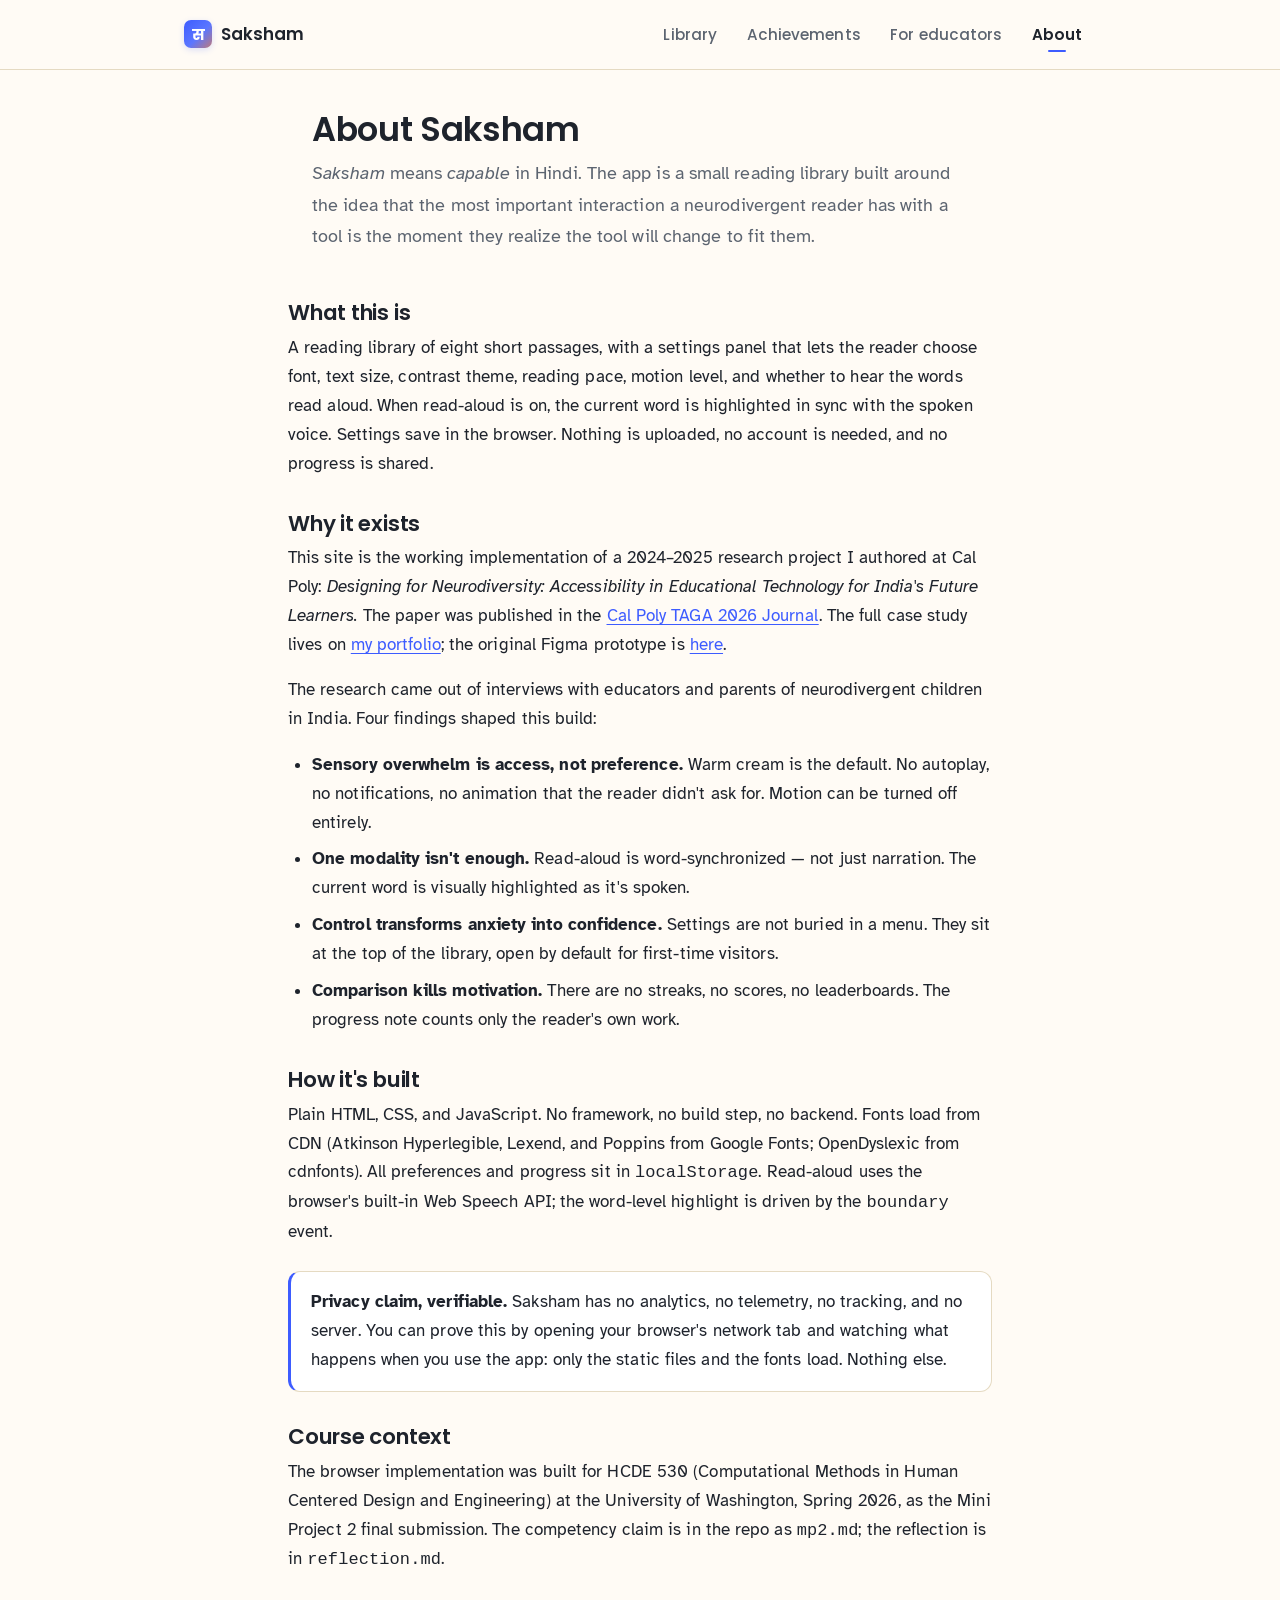
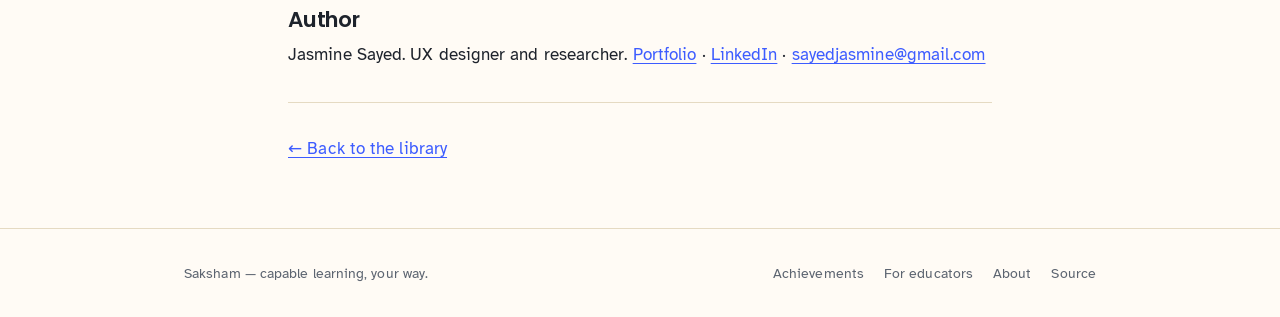
==== about.html @ 385b391f "Add files via upload" ====
<!DOCTYPE html>
<html lang="en">
<head>
<meta charset="UTF-8" />
<meta name="viewport" content="width=device-width, initial-scale=1.0" />
<title>About — Saksham</title>
<meta name="description" content="Saksham means capable in Hindi. A brief account of what this is, why it exists, and how it's built." />

<link rel="preconnect" href="https://fonts.googleapis.com">
<link rel="preconnect" href="https://fonts.gstatic.com" crossorigin>
<link href="https://fonts.googleapis.com/css2?family=Poppins:wght@500;600;700&family=Atkinson+Hyperlegible:wght@400;700&display=swap" rel="stylesheet">
<link rel="stylesheet" href="styles.css">
</head>

<body data-contrast="cream" data-font="atkinson" data-size="m" data-motion="full">

<a href="#main" class="skip">Skip to main content</a>

<header class="site-nav" role="banner">
  <div class="nav-inner">
    <a href="index.html" class="brand" aria-label="Saksham home">
      <span class="brand-mark" aria-hidden="true">स</span>
      <span>Saksham</span>
    </a>
    <button class="nav-toggle" aria-expanded="false" aria-controls="primaryNav" id="navToggle">☰ Menu</button>
    <nav class="nav-links" id="primaryNav" aria-label="Primary">
      <a href="index.html">Library</a>
      <a href="achievements.html">Achievements</a>
      <a href="educators.html">For educators</a>
      <a href="about.html" class="current">About</a>
    </nav>
  </div>
</header>

<main id="main" tabindex="-1">

  <div class="page-intro">
    <div class="container">
      <h1>About Saksham</h1>
      <p class="lede"><em>Saksham</em> means <em>capable</em> in Hindi. The app is a small reading library built around the idea that the most important interaction a neurodivergent reader has with a tool is the moment they realize the tool will change to fit them.</p>
    </div>
  </div>

  <div class="container">
    <div class="prose">

      <h2>What this is</h2>
      <p>A reading library of eight short passages, with a settings panel that lets the reader choose font, text size, contrast theme, reading pace, motion level, and whether to hear the words read aloud. When read-aloud is on, the current word is highlighted in sync with the spoken voice. Settings save in the browser. Nothing is uploaded, no account is needed, and no progress is shared.</p>

      <h2>Why it exists</h2>
      <p>This site is the working implementation of a 2024–2025 research project I authored at Cal Poly: <em>Designing for Neurodiversity: Accessibility in Educational Technology for India's Future Learners.</em> The paper was published in the <a href="https://issuu.com/calpolytaga/docs/cal_poly_taga_2026/132" target="_blank" rel="noopener">Cal Poly TAGA 2026 Journal</a>. The full case study lives on <a href="https://jasminesayedportfolio.com/saksham.html" target="_blank" rel="noopener">my portfolio</a>; the original Figma prototype is <a href="https://www.figma.com/proto/vOScugmTaA0yo2M25I105V/Saksham-App-Design-File?content-scaling=fixed&kind=proto&node-id=2-12798&page-id=0%3A1&scaling=scale-down" target="_blank" rel="noopener">here</a>.</p>

      <p>The research came out of interviews with educators and parents of neurodivergent children in India. Four findings shaped this build:</p>
      <ul>
        <li><strong>Sensory overwhelm is access, not preference.</strong> Warm cream is the default. No autoplay, no notifications, no animation that the reader didn't ask for. Motion can be turned off entirely.</li>
        <li><strong>One modality isn't enough.</strong> Read-aloud is word-synchronized — not just narration. The current word is visually highlighted as it's spoken.</li>
        <li><strong>Control transforms anxiety into confidence.</strong> Settings are not buried in a menu. They sit at the top of the library, open by default for first-time visitors.</li>
        <li><strong>Comparison kills motivation.</strong> There are no streaks, no scores, no leaderboards. The progress note counts only the reader's own work.</li>
      </ul>

      <h2>How it's built</h2>
      <p>Plain HTML, CSS, and JavaScript. No framework, no build step, no backend. Fonts load from CDN (Atkinson Hyperlegible, Lexend, and Poppins from Google Fonts; OpenDyslexic from cdnfonts). All preferences and progress sit in <code>localStorage</code>. Read-aloud uses the browser's built-in Web Speech API; the word-level highlight is driven by the <code>boundary</code> event.</p>

      <div class="panel">
        <p><strong>Privacy claim, verifiable.</strong> Saksham has no analytics, no telemetry, no tracking, and no server. You can prove this by opening your browser's network tab and watching what happens when you use the app: only the static files and the fonts load. Nothing else.</p>
      </div>

      <h2>Course context</h2>
      <p>The browser implementation was built for HCDE 530 (Computational Methods in Human Centered Design and Engineering) at the University of Washington, Spring 2026, as the Mini Project 2 final submission. The competency claim is in the repo as <code>mp2.md</code>; the reflection is in <code>reflection.md</code>.</p>

      <h2>Author</h2>
      <p>Jasmine Sayed. UX designer and researcher. <a href="https://jasminesayedportfolio.com" target="_blank" rel="noopener">Portfolio</a> · <a href="https://www.linkedin.com/in/sayedjasmine" target="_blank" rel="noopener">LinkedIn</a> · <a href="mailto:sayedjasmine@gmail.com">sayedjasmine@gmail.com</a></p>

      <hr class="divider">
      <p><a href="index.html">← Back to the library</a></p>

    </div>
  </div>

</main>

<footer class="site-footer">
  <div class="container">
    <div>Saksham — capable learning, your way.</div>
    <div class="footer-links">
      <a href="achievements.html">Achievements</a>
      <a href="educators.html">For educators</a>
      <a href="about.html">About</a>
      <a href="https://github.com/jsayed23/miniproject2" target="_blank" rel="noopener">Source</a>
    </div>
  </div>
</footer>

<script>
  // Apply saved preferences across the whole site
  try {
    const raw = localStorage.getItem('saksham:v2');
    if (raw) {
      const s = JSON.parse(raw);
      if (s.font) document.body.dataset.font = s.font;
      if (s.size) document.body.dataset.size = s.size;
      if (s.contrast) document.body.dataset.contrast = s.contrast;
      if (s.motion) document.body.dataset.motion = s.motion;
    }
  } catch (e) {}

  const navToggle = document.getElementById('navToggle');
  const navLinks = document.getElementById('primaryNav');
  if (navToggle && navLinks) {
    navToggle.addEventListener('click', () => {
      const open = navLinks.classList.toggle('open');
      navToggle.setAttribute('aria-expanded', open ? 'true' : 'false');
    });
  }
</script>
</body>
</html>
---- styles.css ----
/* ==========================================================================
   SAKSHAM — Site styles
   A reading tool for neurodivergent learners. The whole site respects the
   reader's font, contrast, motion, and size preferences — not just the
   reading app. The look is intentionally quiet: no gradients, no animated
   decorations, no marketing chrome. Reading is the product.
   ========================================================================== */

:root {
  /* Saksham palette — used sparingly */
  --c-accent: #3D5CFF;
  --c-accent-soft: #E5EAFF;
  --c-warm: #FF7C24;
  --c-warm-soft: #FFE7DA;
  --c-sun: #FFD301;

  /* Cream theme (default) */
  --bg: #FFFBF5;
  --bg-soft: #F6EFDE;
  --bg-card: #FFFFFF;
  --ink: #1E232C;
  --ink-soft: #5C6470;
  --ink-faint: #98A0AE;
  --line: #E5DAC2;
  --line-strong: #D5C7AB;
  --focus: var(--c-accent);
  --accent: var(--c-accent);
  --accent-soft: var(--c-accent-soft);

  --radius: 12px;
  --radius-lg: 18px;

  --font-brand: 'Poppins', system-ui, sans-serif;
  --font-body: 'Atkinson Hyperlegible', system-ui, sans-serif;

  --size-body: 1.0625rem;
  --line-height: 1.7;
  --letter-spacing: 0.005em;

  --motion-scale: 1;
  --container: 60rem;
  --container-narrow: 44rem;
}

/* User-controlled themes (apply to whole site) */
body[data-contrast="cream"] {
  --bg: #FFFBF5; --bg-soft: #F6EFDE; --bg-card: #FFFFFF;
  --ink: #1E232C; --ink-soft: #5C6470;
  --line: #E5DAC2; --line-strong: #D5C7AB;
  --accent: #3D5CFF; --accent-soft: #E5EAFF;
}
body[data-contrast="soft"] {
  --bg: #F1F4FB; --bg-soft: #E4EAF4; --bg-card: #FFFFFF;
  --ink: #1E232C; --ink-soft: #4B5563;
  --line: #D2DCEA; --line-strong: #B5C2D6;
  --accent: #3D5CFF; --accent-soft: #DDE3F7;
}
body[data-contrast="dark"] {
  --bg: #14181F; --bg-soft: #1B212B; --bg-card: #1F2530;
  --ink: #ECEFF4; --ink-soft: #B9C0CC;
  --line: #2A3140; --line-strong: #394154;
  --accent: #8699FF; --accent-soft: #25304A;
}
body[data-contrast="high"] {
  --bg: #000000; --bg-soft: #0A0A0A; --bg-card: #000000;
  --ink: #FFFFFF; --ink-soft: #FFD301;
  --line: #FFFFFF; --line-strong: #FFD301;
  --accent: #FFD301; --accent-soft: #2D2A00;
}

/* User-controlled fonts */
body[data-font="atkinson"] { --font-body: 'Atkinson Hyperlegible', system-ui, sans-serif; }
body[data-font="lexend"]   { --font-body: 'Lexend', system-ui, sans-serif; }
body[data-font="opendys"]  { --font-body: 'OpenDyslexic', 'Atkinson Hyperlegible', sans-serif; }
body[data-font="system"]   { --font-body: ui-sans-serif, system-ui, sans-serif; }

/* User-controlled sizes */
body[data-size="m"]  { --size-body: 1.0625rem; }
body[data-size="l"]  { --size-body: 1.1875rem; }
body[data-size="xl"] { --size-body: 1.375rem; }

/* User-controlled motion */
body[data-motion="full"]    { --motion-scale: 1; }
body[data-motion="reduced"] { --motion-scale: 0.4; }
body[data-motion="none"]    { --motion-scale: 0; }
@media (prefers-reduced-motion: reduce) {
  :root { --motion-scale: 0; }
}

/* ---------- RESET ---------- */
*, *::before, *::after { box-sizing: border-box; }
html, body { margin: 0; padding: 0; }
img { max-width: 100%; display: block; }
button { font: inherit; }

body {
  background: var(--bg);
  color: var(--ink);
  font-family: var(--font-body);
  font-size: var(--size-body);
  line-height: var(--line-height);
  letter-spacing: var(--letter-spacing);
  -webkit-font-smoothing: antialiased;
  min-height: 100vh;
  transition: background-color calc(0.2s * var(--motion-scale)) ease,
              color calc(0.2s * var(--motion-scale)) ease;
}

/* Typography */
h1, h2, h3, h4 {
  font-family: var(--font-brand);
  color: var(--ink);
  line-height: 1.2;
  letter-spacing: -0.01em;
  margin: 0 0 0.5rem;
}
h1 { font-size: 1.85rem; font-weight: 600; }
h2 { font-size: 1.35rem; font-weight: 600; }
h3 { font-size: 1.1rem; font-weight: 600; }
h4 {
  font-size: 0.78rem; font-weight: 600;
  letter-spacing: 0.08em; text-transform: uppercase;
  color: var(--ink-soft);
}

p { margin: 0 0 1rem; }
p:last-child { margin-bottom: 0; }
p.lede {
  color: var(--ink-soft);
  font-size: 1.05rem;
  max-width: 36rem;
}

a {
  color: var(--accent);
  text-decoration-thickness: 1px;
  text-underline-offset: 3px;
}
a:hover { text-decoration-thickness: 2px; }

/* ---------- ACCESSIBILITY UTILITIES ---------- */
.sr-only {
  position: absolute; width: 1px; height: 1px; padding: 0; margin: -1px;
  overflow: hidden; clip: rect(0,0,0,0); white-space: nowrap; border: 0;
}
.skip {
  position: absolute; left: -9999px; top: 0;
  background: var(--accent); color: var(--bg);
  padding: 0.6rem 1rem; border-radius: 0 0 var(--radius) 0;
  text-decoration: none; font-weight: 600;
  z-index: 1000;
}
.skip:focus { left: 0; }
:focus-visible {
  outline: 2px solid var(--focus);
  outline-offset: 3px;
  border-radius: 4px;
}

/* ---------- LAYOUT ---------- */
.container {
  width: 100%;
  max-width: var(--container);
  margin: 0 auto;
  padding: 0 1.5rem;
}
.container.narrow { max-width: var(--container-narrow); }

section.section { padding: 3rem 0; }
section.section.tight { padding: 1.5rem 0; }

/* ---------- TOP NAV ---------- */
.site-nav {
  border-bottom: 1px solid var(--line);
  background: var(--bg);
  position: sticky; top: 0; z-index: 50;
}
.site-nav .nav-inner {
  display: flex; align-items: center; justify-content: space-between;
  gap: 1rem; padding: 0.9rem 1.5rem;
  max-width: var(--container); margin: 0 auto;
}
.brand {
  display: inline-flex; align-items: center; gap: 0.55rem;
  font-family: var(--font-brand); font-weight: 600;
  color: var(--ink); text-decoration: none;
  font-size: 1.05rem;
}
.brand-mark {
  width: 28px; height: 28px; border-radius: 7px;
  background: linear-gradient(135deg, var(--c-accent) 0%, #5B76FF 55%, var(--c-warm) 130%);
  color: #fff;
  display: inline-flex; align-items: center; justify-content: center;
  font-family: var(--font-brand); font-weight: 700; font-size: 0.95rem;
  letter-spacing: -0.02em;
  box-shadow: 0 2px 6px rgba(61,92,255,0.18);
}
body[data-contrast="high"] .brand-mark {
  background: var(--c-sun); color: #000; box-shadow: none;
}
body[data-contrast="high"] .brand-mark { color: #000; }

.nav-links { display: flex; align-items: center; gap: 0.15rem; flex-wrap: wrap; }
.nav-links a {
  color: var(--ink-soft); text-decoration: none;
  padding: 0.45rem 0.85rem; border-radius: 999px;
  font-family: var(--font-brand); font-weight: 500; font-size: 0.95rem;
  transition: background-color calc(0.15s * var(--motion-scale)) ease,
              color calc(0.15s * var(--motion-scale)) ease;
}
.nav-links a:hover { background: var(--bg-soft); color: var(--ink); }
.nav-links a.current { color: var(--ink); font-weight: 600; }
.nav-links a.current::after {
  content: ""; display: block; height: 2px; margin: 0.15rem auto -0.3rem;
  width: 18px; background: var(--accent); border-radius: 2px;
}

.nav-toggle {
  display: none;
  background: var(--bg-card); border: 1px solid var(--line);
  border-radius: 8px; padding: 0.45rem 0.7rem;
  color: var(--ink); cursor: pointer; font-family: var(--font-brand);
}
@media (max-width: 720px) {
  .nav-toggle { display: inline-flex; align-items: center; gap: 0.35rem; }
  .nav-links {
    width: 100%;
    flex-direction: column; align-items: stretch;
    gap: 0.15rem;
    padding-top: 0.5rem;
    display: none;
  }
  .nav-links.open { display: flex; }
  .nav-links a.current::after { display: none; }
  .nav-links a.current { background: var(--bg-soft); }
  .site-nav .nav-inner { flex-wrap: wrap; }
}

/* ---------- BUTTONS ---------- */
.btn {
  display: inline-flex; align-items: center; gap: 0.45rem;
  background: var(--accent);
  background-image: linear-gradient(135deg, var(--c-accent) 0%, #5B76FF 100%);
  color: #fff;
  border: 1px solid var(--c-accent);
  padding: 0.6rem 1.1rem; border-radius: 999px;
  font-family: var(--font-brand); font-weight: 500; font-size: 0.95rem;
  text-decoration: none; cursor: pointer;
  box-shadow: 0 1px 0 rgba(255,255,255,0.15) inset, 0 2px 6px rgba(61,92,255,0.18);
  transition: transform calc(0.15s * var(--motion-scale)) ease,
              box-shadow calc(0.15s * var(--motion-scale)) ease,
              background-image calc(0.15s * var(--motion-scale)) ease;
}
body[data-contrast="high"] .btn {
  color: #000;
  background-image: none;
  background-color: var(--c-sun);
  box-shadow: none;
}
body[data-contrast="dark"] .btn {
  background-image: linear-gradient(135deg, #8699FF 0%, #A0AFFF 100%);
  color: #14181F;
  box-shadow: 0 2px 8px rgba(0,0,0,0.4);
}
.btn:hover {
  background-image: linear-gradient(135deg, #2F4FF0 0%, #4763F5 100%);
  transform: translateY(calc(-1px * var(--motion-scale)));
  box-shadow: 0 1px 0 rgba(255,255,255,0.15) inset, 0 6px 14px rgba(61,92,255,0.28);
}
.btn.lg { padding: 0.75rem 1.4rem; font-size: 1rem; }
.btn.ghost {
  background: transparent; color: var(--ink);
  border-color: var(--line-strong);
}
.btn.ghost:hover { background: var(--bg-soft); }
.btn.secondary {
  background: transparent; color: var(--accent); border-color: var(--accent);
}
.btn.secondary:hover { background: var(--accent-soft); }
.btn[disabled] { opacity: 0.45; cursor: not-allowed; }

/* ---------- PAGE INTRO ---------- */
.page-intro {
  padding: 2.5rem 0 1rem;
}
.page-intro .container { max-width: var(--container-narrow); }
.page-intro h1 { font-size: 2.1rem; margin-bottom: 0.5rem; }
.page-intro p.lede { font-size: 1.15rem; max-width: 40rem; }

/* ---------- PREFS PANEL ---------- */
.prefs {
  background: var(--bg-card);
  border: 1px solid var(--line);
  border-radius: var(--radius-lg);
  padding: 1.25rem 1.5rem;
  margin: 1rem 0 2rem;
}
.prefs summary {
  list-style: none; cursor: pointer;
  display: flex; align-items: center; justify-content: space-between;
  gap: 1rem;
  font-family: var(--font-brand); font-weight: 600; color: var(--ink);
}
.prefs summary::-webkit-details-marker { display: none; }
.prefs summary .chev {
  width: 22px; height: 22px; display: inline-flex;
  align-items: center; justify-content: center;
  color: var(--ink-soft); font-size: 0.9rem;
  transition: transform calc(0.2s * var(--motion-scale)) ease;
}
.prefs[open] summary .chev { transform: rotate(180deg); }
.prefs summary .hint {
  font-family: var(--font-body); font-weight: 400;
  color: var(--ink-soft); font-size: 0.9rem;
}

.prefs-body {
  display: grid; gap: 1.25rem;
  grid-template-columns: repeat(auto-fit, minmax(15rem, 1fr));
  margin-top: 1.25rem;
  padding-top: 1.25rem;
  border-top: 1px solid var(--line);
}
.pref-group .pref-label {
  display: flex; justify-content: space-between; align-items: baseline;
  margin-bottom: 0.5rem;
}
.pref-group h4 { margin: 0; color: var(--ink-soft); }
.pref-group .pref-value { color: var(--ink); font-weight: 500; font-size: 0.9rem; }

.chips {
  display: flex; gap: 0.4rem; flex-wrap: wrap;
}
.chip {
  background: var(--bg-soft); color: var(--ink-soft);
  border: 1px solid transparent;
  padding: 0.4rem 0.85rem; border-radius: 999px;
  font: inherit; font-family: var(--font-brand); font-size: 0.9rem;
  cursor: pointer;
  transition: background-color calc(0.15s * var(--motion-scale)) ease,
              border-color calc(0.15s * var(--motion-scale)) ease,
              color calc(0.15s * var(--motion-scale)) ease;
}
.chip:hover { border-color: var(--line-strong); color: var(--ink); }
.chip[aria-pressed="true"] {
  background: var(--accent-soft); color: var(--accent);
  border-color: var(--accent);
  font-weight: 600;
}

.swatch-row { display: flex; gap: 0.4rem; flex-wrap: wrap; }
.swatch-btn {
  display: inline-flex; flex-direction: column; align-items: center; gap: 0.25rem;
  background: transparent; border: 1px solid var(--line);
  border-radius: var(--radius);
  padding: 0.4rem;
  cursor: pointer; color: var(--ink-soft);
  font-family: var(--font-brand); font-size: 0.78rem;
  transition: border-color calc(0.15s * var(--motion-scale)) ease;
}
.swatch-btn:hover { border-color: var(--line-strong); }
.swatch-btn[aria-pressed="true"] { border-color: var(--accent); color: var(--accent); }
.swatch-btn .sw {
  width: 28px; height: 28px; border-radius: 6px;
  border: 1px solid var(--line);
}

input[type="range"] { width: 100%; accent-color: var(--accent); height: 6px; }
.switch { display: inline-flex; align-items: center; gap: 0.6rem; cursor: pointer; }
.switch input { position: absolute; opacity: 0; pointer-events: none; }
.switch .track {
  width: 40px; height: 22px; background: var(--line-strong); border-radius: 999px;
  position: relative; transition: background-color calc(0.15s * var(--motion-scale)) ease;
}
.switch .track::after {
  content: ""; position: absolute; top: 3px; left: 3px;
  width: 16px; height: 16px; background: var(--bg);
  border-radius: 50%;
  transition: left calc(0.15s * var(--motion-scale)) ease;
}
.switch input:checked + .track { background: var(--accent); }
.switch input:checked + .track::after { left: 21px; }

/* ---------- LIBRARY ---------- */
.library h2 {
  margin: 2.5rem 0 1rem;
  display: flex; align-items: baseline; gap: 0.75rem;
}
.library h2 .count {
  font-family: var(--font-body); font-weight: 400;
  color: var(--ink-faint); font-size: 0.95rem;
}
.library h2:first-of-type { margin-top: 1rem; }

.lib-grid {
  display: grid; gap: 0.85rem;
  grid-template-columns: repeat(auto-fit, minmax(16rem, 1fr));
}

.passage-card {
  text-align: left;
  background: linear-gradient(180deg, var(--bg-card) 0%, var(--bg-soft) 220%);
  border: 1px solid var(--line);
  border-radius: var(--radius);
  padding: 1.15rem 1.25rem;
  cursor: pointer; font: inherit; color: var(--ink);
  display: flex; flex-direction: column; gap: 0.5rem;
  transition: border-color calc(0.15s * var(--motion-scale)) ease,
              transform calc(0.15s * var(--motion-scale)) ease,
              box-shadow calc(0.15s * var(--motion-scale)) ease;
}
.passage-card:hover {
  border-color: var(--accent);
  transform: translateY(calc(-1px * var(--motion-scale)));
  box-shadow: 0 6px 18px rgba(61,92,255,0.08);
}
.passage-card h3 { margin: 0; font-size: 1.05rem; }
.passage-card .meta {
  display: flex; gap: 0.55rem; flex-wrap: wrap;
  font-size: 0.85rem; color: var(--ink-soft);
  margin-bottom: 0.1rem;
}
.passage-card .meta .dot { color: var(--ink-faint); }
.passage-card .preview {
  color: var(--ink-soft);
  font-size: 0.93rem;
  margin: 0;
  line-height: 1.55;
}
.passage-card .done {
  color: var(--accent); font-weight: 600; font-size: 0.85rem;
  font-family: var(--font-brand);
  margin-top: 0.2rem;
}

/* Small thematic icon on passage cards */
.passage-card .p-title-row {
  display: flex; align-items: center; gap: 0.6rem;
}
.passage-card .p-icon {
  flex-shrink: 0;
  width: 36px; height: 36px;
  border-radius: 10px;
  background: var(--accent-soft);
  display: flex; align-items: center; justify-content: center;
}
.passage-card .p-icon svg { width: 22px; height: 22px; }
.passage-card.p-stories .p-icon { background: var(--c-primary-soft); }
.passage-card.p-science .p-icon { background: var(--c-warm-soft); }
.passage-card.p-sky .p-icon { background: var(--c-lavender); }
body[data-contrast="dark"] .passage-card .p-icon,
body[data-contrast="high"] .passage-card .p-icon { background: var(--bg-soft); }

/* Category-coloured top stripe on passage cards */
.passage-card { position: relative; }
.passage-card::before {
  content: ""; position: absolute;
  top: 0; left: 1.25rem; right: 1.25rem;
  height: 3px; border-radius: 0 0 3px 3px;
}
.passage-card.p-stories::before { background: var(--c-accent); }
.passage-card.p-science::before { background: var(--c-warm); }
.passage-card.p-sky::before { background: #6E45B5; }

/* ---------- READER ---------- */
.reader {
  max-width: var(--container-narrow);
  margin: 0 auto;
  padding: 1rem 0 3rem;
}
.reader .back {
  background: transparent; border: 1px solid var(--line);
  color: var(--ink-soft); cursor: pointer;
  padding: 0.45rem 0.85rem; border-radius: 999px;
  font-family: var(--font-brand); font-size: 0.9rem;
  margin-bottom: 1rem;
}
.reader .back:hover { color: var(--ink); border-color: var(--line-strong); }

.reader h1 { font-size: 2rem; margin-bottom: 0.25rem; }
.reader .reader-meta {
  color: var(--ink-soft); font-size: 0.95rem; margin-bottom: 1rem;
  display: flex; gap: 0.6rem; flex-wrap: wrap;
}

.reader-controls {
  display: flex; flex-wrap: wrap; gap: 0.4rem; align-items: center;
  border: 1px solid var(--line);
  border-radius: var(--radius);
  padding: 0.6rem 0.85rem; margin: 1.25rem 0;
  background: var(--bg-card);
  position: sticky; top: 60px; z-index: 5;
}
.reader-controls .grp { display: inline-flex; gap: 0.3rem; align-items: center; }
.reader-controls .sep {
  width: 1px; height: 18px; background: var(--line);
  margin: 0 0.25rem;
}
.reader-controls button.icon-btn {
  background: transparent; border: 1px solid var(--line);
  color: var(--ink); cursor: pointer;
  padding: 0.4rem 0.7rem; border-radius: 8px;
  font-family: var(--font-brand); font-size: 0.85rem;
}
.reader-controls button.icon-btn:hover { border-color: var(--accent); color: var(--accent); }
.reader-controls .pace-slider { width: 90px; }
.reader-controls .pace-val { color: var(--ink-soft); font-size: 0.85rem; min-width: 2.5em; }

.passage-body {
  font-size: var(--size-body);
  line-height: var(--line-height);
  padding: 1.5rem 0 2rem;
}
.passage-body p { margin: 0 0 1.2em; }
.passage-body p:last-child { margin-bottom: 0; }

/* Drop cap on the first paragraph of every passage.
   Sized to span ~3 lines without the next text pushing into it. */
.passage-body > p:first-child::first-letter {
  font-family: var(--font-brand);
  font-weight: 700;
  font-size: 2.85em;
  float: left;
  line-height: 1;
  padding: 0.04em 0.14em 0 0;
  color: var(--accent);
}
body[data-font="opendys"] .passage-body > p:first-child::first-letter {
  /* OpenDyslexic letterforms are chunky — smaller drop cap looks balanced. */
  font-size: 2.3em;
}
.word {
  border-radius: 3px;
  padding: 0 2px;
  transition: background-color calc(0.1s * var(--motion-scale)) ease;
}
.word.spoken {
  background: var(--accent-soft);
  color: var(--ink);
  box-shadow: inset 0 -2px 0 var(--accent);
}

.finish {
  border: 1px solid var(--line);
  border-radius: var(--radius);
  padding: 1.2rem 1.4rem;
  margin: 1.5rem 0 1rem;
  background: var(--bg-card);
}
.finish h3 { margin: 0 0 0.4rem; }
.finish p { color: var(--ink-soft); margin: 0 0 1rem; }

/* ---------- PROGRESS NOTE ---------- */
.progress-note {
  background: var(--bg-card);
  border: 1px solid var(--line);
  border-radius: var(--radius);
  padding: 1rem 1.25rem;
  margin: 2rem 0 0;
  display: flex; align-items: center; justify-content: space-between;
  gap: 1rem; flex-wrap: wrap;
}
.progress-note .stat {
  font-family: var(--font-brand); font-weight: 600;
  color: var(--ink);
}
.progress-note .stat .num { color: var(--accent); }
.progress-note p { margin: 0; color: var(--ink-soft); font-size: 0.95rem; }

/* ---------- PROSE PAGES ---------- */
.prose {
  max-width: var(--container-narrow);
  margin: 0 auto;
}
.prose h2 { margin-top: 2rem; }
.prose p, .prose ul, .prose ol { color: var(--ink); }
.prose ul, .prose ol { padding-left: 1.5rem; }
.prose ul li, .prose ol li { margin-bottom: 0.5rem; color: var(--ink); }
.prose .panel {
  background: var(--bg-card);
  border: 1px solid var(--line);
  border-left: 3px solid var(--accent);
  border-radius: var(--radius);
  padding: 1rem 1.25rem;
  margin: 1.5rem 0;
}
.prose .panel p:last-child { margin-bottom: 0; }
.prose blockquote {
  margin: 1.5rem 0;
  padding: 1rem 1.25rem;
  border-left: 3px solid var(--c-warm);
  background: var(--bg-card);
  border-radius: var(--radius);
  font-family: var(--font-brand); font-size: 1.05rem;
  font-style: italic; color: var(--ink);
}
.prose blockquote cite {
  display: block; margin-top: 0.5rem;
  font-style: normal; font-size: 0.9rem;
  color: var(--ink-soft);
}

/* Two-column resource grid (educators page) */
.resource-grid {
  display: grid; gap: 1rem;
  grid-template-columns: repeat(auto-fit, minmax(15rem, 1fr));
  margin: 1.5rem 0;
}
.resource {
  background: var(--bg-card);
  border: 1px solid var(--line);
  border-radius: var(--radius);
  padding: 1.1rem 1.25rem;
}
.resource h3 { margin: 0 0 0.4rem; font-size: 1rem; }
.resource p { color: var(--ink-soft); font-size: 0.95rem; margin: 0; }

/* ---------- FOOTER ---------- */
.site-footer {
  margin-top: 4rem;
  border-top: 1px solid var(--line);
  padding: 2rem 0;
  color: var(--ink-soft);
  font-size: 0.9rem;
}
.site-footer .container {
  display: flex; justify-content: space-between; align-items: center;
  flex-wrap: wrap; gap: 1rem;
}
.site-footer .footer-links { display: flex; gap: 1.25rem; flex-wrap: wrap; }
.site-footer a { color: var(--ink-soft); text-decoration: none; }
.site-footer a:hover { color: var(--ink); text-decoration: underline; }

/* ---------- SMALL UTILITY ---------- */
.text-soft { color: var(--ink-soft); }
.no-print { }
.divider {
  border: 0; border-top: 1px solid var(--line);
  margin: 2rem 0;
}

/* Screens (used to swap library view <-> reader view in index.html) */
.screen { display: none; }
.screen.active {
  display: block;
  animation: gentle calc(0.25s * var(--motion-scale)) ease both;
}
@keyframes gentle {
  from { opacity: 0; transform: translateY(calc(4px * var(--motion-scale))); }
  to { opacity: 1; transform: none; }
}

/* ==========================================================================
   FIRST-RUN SETUP — modeled on the Figma onboarding splash
   ========================================================================== */
.setup {
  max-width: 32rem;
  margin: 3rem auto 2rem;
  padding: 0 1.5rem;
}
.setup .dots {
  display: flex; gap: 0.5rem; justify-content: center;
  margin: 1.25rem 0 0;
}
.setup .dots span {
  width: 8px; height: 8px; border-radius: 50%;
  background: var(--line-strong);
}
.setup .dots span.on {
  background: var(--c-accent); width: 24px; border-radius: 999px;
}
.setup-card {
  background: var(--bg-card);
  border: 1px solid var(--line);
  border-radius: var(--radius-lg);
  padding: 2rem;
}
.setup-card h1 { font-size: 1.85rem; margin-bottom: 0.5rem; }
.setup-card .meaning {
  color: var(--ink-soft); font-style: italic;
  margin: 0 0 1.5rem;
  font-size: 0.95rem;
}
.setup-card label {
  display: block;
  font-family: var(--font-brand); font-weight: 600;
  color: var(--ink); margin: 1.25rem 0 0.5rem;
  font-size: 0.95rem;
}
.setup-card input[type="text"] {
  width: 100%;
  background: var(--bg);
  border: 1px solid var(--line-strong);
  border-radius: var(--radius);
  padding: 0.7rem 0.9rem;
  font: inherit;
  color: var(--ink);
}
.setup-card input[type="text"]:focus { outline: none; border-color: var(--accent); }

.avatar-picks {
  display: grid; gap: 0.5rem;
  grid-template-columns: repeat(auto-fit, minmax(4rem, 1fr));
}
.avatar-pick {
  display: flex; flex-direction: column; align-items: center; gap: 0.3rem;
  background: var(--bg);
  border: 2px solid var(--line);
  border-radius: var(--radius);
  padding: 0.6rem 0.4rem;
  cursor: pointer; font: inherit;
  font-family: var(--font-brand); font-size: 0.78rem;
  color: var(--ink-soft);
  transition: border-color calc(0.15s * var(--motion-scale)) ease;
}
.avatar-pick:hover { border-color: var(--line-strong); }
.avatar-pick[aria-pressed="true"] {
  border-color: var(--accent);
  color: var(--accent);
}
.avatar-pick .avatar {
  width: 38px; height: 38px; border-radius: 50%;
  display: flex; align-items: center; justify-content: center;
  font-family: var(--font-brand); font-weight: 700; font-size: 1rem;
  color: #fff;
}
.avatar.av-blue   { background: #3D5CFF; }
.avatar.av-green  { background: #2F8F6E; }
.avatar.av-warm   { background: #FF7C24; }
.avatar.av-sun    { background: #FFB400; color: #2A1F00; }
.avatar.av-lav    { background: #9B7BC9; }
.avatar.av-rose   { background: #E66B8E; }
body[data-contrast="high"] .avatar.av-sun { color: #000; }

.setup-actions {
  display: flex; gap: 0.75rem; flex-wrap: wrap;
  margin-top: 2rem;
}

/* ==========================================================================
   STUDENT DASHBOARD (returning users)
   ========================================================================== */
.dashboard {
  padding: 1.5rem 0 0;
}
/* Bold blue dashboard hero — modeled on the Saksham Figma "Hi, Adam" card */
.hello {
  position: relative;
  margin: 0 0 1.5rem;
  padding: 1.75rem 1.75rem 3.5rem;
  background: var(--c-accent);
  color: #fff;
  border-radius: var(--radius-lg);
  overflow: hidden;
}
body[data-contrast="dark"] .hello { background: #2A3B7A; }
body[data-contrast="high"] .hello { background: #1A1A00; border: 1px solid var(--c-sun); }
.hello::before {
  content: ""; position: absolute;
  top: -40px; right: -40px;
  width: 180px; height: 180px;
  border-radius: 50%;
  background: rgba(255,255,255,0.08);
  pointer-events: none;
}
.hello::after {
  content: ""; position: absolute;
  bottom: -60px; left: 30%;
  width: 220px; height: 220px;
  border-radius: 50%;
  background: rgba(255,255,255,0.04);
  pointer-events: none;
}
.hello .hello-top {
  display: flex; align-items: center; gap: 1rem;
  position: relative; z-index: 1;
}
.hello .hello-text { flex: 1; }
.hello h1 {
  color: #fff;
  font-size: 1.5rem; margin: 0 0 0.2rem;
}
body[data-contrast="high"] .hello h1 { color: var(--c-sun); }
.hello p {
  color: rgba(255,255,255,0.85);
  margin: 0; font-size: 0.95rem;
}
body[data-contrast="high"] .hello p { color: #fff; }
.hello .avatar {
  width: 52px; height: 52px; border-radius: 50%;
  flex-shrink: 0;
  font-size: 1.4rem;
  border: 3px solid rgba(255,255,255,0.4);
}
.hello .edit-name {
  background: rgba(255,255,255,0.18);
  border: 1px solid rgba(255,255,255,0.3);
  border-radius: 999px; padding: 0.4rem 0.85rem;
  color: #fff; cursor: pointer;
  font-family: var(--font-brand); font-size: 0.82rem;
  flex-shrink: 0;
}
.hello .edit-name:hover { background: rgba(255,255,255,0.28); }
body[data-contrast="high"] .hello .edit-name { color: var(--c-sun); border-color: var(--c-sun); }

/* The "reading snapshot" inset card (modeled on the Figma's "Learned today" 46min/60min card,
   but using passage count + theme instead of time, to honor the no-time-pressure principle) */
.reading-snapshot {
  position: absolute;
  bottom: -1.5rem; left: 1.75rem; right: 1.75rem;
  background: var(--bg-card);
  color: var(--ink);
  border-radius: var(--radius);
  padding: 1rem 1.25rem;
  box-shadow: 0 8px 24px rgba(0,0,0,0.10);
  display: flex; align-items: center; justify-content: space-between;
  gap: 1rem; flex-wrap: wrap;
  z-index: 2;
}
.reading-snapshot .label {
  font-family: var(--font-brand); font-size: 0.78rem;
  letter-spacing: 0.06em; text-transform: uppercase;
  color: var(--ink-soft); margin-bottom: 0.2rem;
}
.reading-snapshot .big {
  font-family: var(--font-brand); font-weight: 700;
  font-size: 1.35rem; color: var(--ink); line-height: 1;
}
.reading-snapshot .big .of { color: var(--ink-faint); font-weight: 500; font-size: 0.85rem; }
.reading-snapshot .browse {
  color: var(--accent); font-family: var(--font-brand);
  font-weight: 600; font-size: 0.9rem;
  text-decoration: none;
}
.reading-snapshot .browse:hover { text-decoration: underline; }
.reading-snapshot .progress-track {
  width: 100%; height: 6px;
  background: var(--bg-soft); border-radius: 3px;
  margin-top: 0.65rem; overflow: hidden;
}
.reading-snapshot .progress-fill {
  height: 100%; background: linear-gradient(90deg, var(--c-accent), var(--c-warm));
  border-radius: 3px;
  transition: width calc(0.4s * var(--motion-scale)) ease;
}
.reading-snapshot .snapshot-inner { flex: 1; min-width: 60%; }

/* push next content down to make room for the inset card */
.dashboard .reading-snapshot + .dash-grid,
.hello + .dash-grid { margin-top: 3rem; }

.dash-grid {
  display: grid; gap: 1rem;
  grid-template-columns: repeat(auto-fit, minmax(15rem, 1fr));
  margin-bottom: 2rem;
}
.dash-card {
  background: var(--bg-card);
  border: 1px solid var(--line);
  border-radius: var(--radius);
  padding: 1.15rem 1.25rem;
  display: flex; flex-direction: column; gap: 0.5rem;
}
.dash-card h4 {
  margin: 0 0 0.1rem;
  color: var(--accent);
}
.dash-card h3 { margin: 0; font-size: 1.05rem; }
.dash-card p { margin: 0; color: var(--ink-soft); font-size: 0.93rem; }
.dash-card .stat-row {
  display: flex; justify-content: space-between;
  padding: 0.25rem 0;
  font-size: 0.9rem;
  color: var(--ink-soft);
  border-top: 1px dashed var(--line);
  margin-top: 0.25rem;
  padding-top: 0.5rem;
}
.dash-card .stat-row:first-of-type { border-top: 0; margin-top: 0; padding-top: 0.25rem; }
.dash-card .stat-row strong { color: var(--ink); font-family: var(--font-brand); font-weight: 500; }
.dash-card .open {
  align-self: flex-start; margin-top: 0.4rem;
  background: var(--accent); color: #fff;
  border: 1px solid var(--accent);
  padding: 0.4rem 0.9rem; border-radius: 999px;
  font-family: var(--font-brand); font-weight: 500; font-size: 0.88rem;
  text-decoration: none; cursor: pointer;
}
body[data-contrast="high"] .dash-card .open { color: #000; }

.dash-card.recent ul { list-style: none; padding: 0; margin: 0; }
.dash-card.recent li {
  display: flex; justify-content: space-between; gap: 0.5rem;
  padding: 0.4rem 0; border-top: 1px dashed var(--line);
  font-size: 0.93rem;
}
.dash-card.recent li:first-child { border-top: 0; }
.dash-card.recent li button {
  background: transparent; border: 0; color: var(--accent);
  cursor: pointer; font: inherit; padding: 0;
  text-align: left;
}
.dash-card.recent li button:hover { text-decoration: underline; }
.dash-card.recent .when { color: var(--ink-faint); font-size: 0.83rem; flex-shrink: 0; }

/* ==========================================================================
   CATEGORY TILES — bigger, more illustrative
   ========================================================================== */
.cat-tiles {
  display: grid; gap: 1.25rem;
  grid-template-columns: repeat(auto-fit, minmax(14rem, 1fr));
  margin: 1rem 0 2rem;
}
.cat-tile {
  position: relative;
  /* Soft gradient corner fading to card-white — feels more inviting than a flat panel */
  background: linear-gradient(135deg, var(--c-primary-soft) 0%, var(--bg-card) 90%);
  border-radius: var(--radius-lg);
  padding: 1.4rem 1.4rem 1.4rem;
  border: 1px solid var(--line);
  text-align: left;
  font: inherit; color: var(--ink);
  cursor: pointer;
  min-height: 130px;
  overflow: hidden;
  display: flex; flex-direction: column;
  text-decoration: none;
  transition: transform calc(0.2s * var(--motion-scale)) ease,
              box-shadow calc(0.2s * var(--motion-scale)) ease;
}
.cat-tile:hover {
  transform: translateY(calc(-3px * var(--motion-scale)));
  box-shadow: 0 12px 28px rgba(31,41,51,0.10);
}
/* Title, badge, count in a clean top-aligned column.
   Illustration sits in the bottom-right corner, behind the text. */
.cat-tile .cat-badge {
  align-self: flex-start;
  background: rgba(255,255,255,0.7);
  color: var(--ink-soft);
  font-family: var(--font-brand); font-weight: 600;
  font-size: 0.7rem; letter-spacing: 0.07em;
  text-transform: uppercase;
  padding: 0.2rem 0.65rem; border-radius: 999px;
  margin: 0 0 0.85rem;
  position: relative; z-index: 2;
}
body[data-contrast="dark"] .cat-tile .cat-badge,
body[data-contrast="high"] .cat-tile .cat-badge {
  background: var(--bg-card); color: var(--ink-soft);
}

.cat-tile h3 {
  font-family: var(--font-brand); font-weight: 700;
  margin: 0; font-size: 1.35rem;
  position: relative; z-index: 2;
  color: var(--ink);
  letter-spacing: -0.01em;
}
.cat-tile .cat-count {
  position: relative; z-index: 2;
  color: var(--ink-soft); font-size: 0.92rem;
  margin-top: 0.25rem;
  font-family: var(--font-brand);
}
.cat-tile.warm { background: linear-gradient(135deg, var(--c-warm-soft) 0%, var(--bg-card) 90%); }
.cat-tile.sun  { background: linear-gradient(135deg, rgba(255,211,1,0.28) 0%, var(--bg-card) 90%); }
.cat-tile.lav  { background: linear-gradient(135deg, var(--c-lavender) 0%, var(--bg-card) 90%); }

body[data-contrast="dark"] .cat-tile,
body[data-contrast="dark"] .cat-tile.warm,
body[data-contrast="dark"] .cat-tile.sun,
body[data-contrast="dark"] .cat-tile.lav {
  background: linear-gradient(135deg, var(--bg-soft) 0%, var(--bg-card) 100%);
}

body[data-contrast="high"] .cat-tile,
body[data-contrast="high"] .cat-tile.warm,
body[data-contrast="high"] .cat-tile.sun,
body[data-contrast="high"] .cat-tile.lav { background: var(--bg-soft); }

/* ==========================================================================
   FILTER PANEL — modeled on the Figma "Search Filter" modal
   ========================================================================== */
.filter-panel {
  background: var(--bg-card);
  border: 1px solid var(--line);
  border-radius: var(--radius-lg);
  padding: 1.25rem 1.5rem;
  margin: 1rem 0 2rem;
}
.filter-panel summary {
  list-style: none; cursor: pointer;
  display: flex; align-items: center; justify-content: space-between;
  gap: 1rem;
  font-family: var(--font-brand); font-weight: 600; color: var(--ink);
}
.filter-panel summary::-webkit-details-marker { display: none; }
.filter-panel summary .hint {
  font-family: var(--font-body); font-weight: 400;
  color: var(--ink-soft); font-size: 0.9rem;
}
.filter-panel summary .chev {
  display: inline-flex; align-items: center; justify-content: center;
  width: 22px; height: 22px;
  color: var(--ink-soft); font-size: 0.9rem;
  transition: transform calc(0.2s * var(--motion-scale)) ease;
}
.filter-panel[open] summary .chev { transform: rotate(180deg); }

.filter-body {
  margin-top: 1.25rem;
  padding-top: 1.25rem;
  border-top: 1px solid var(--line);
  display: flex; flex-direction: column; gap: 1.25rem;
}
.filter-group h4 { margin: 0 0 0.5rem; }
.filter-group .chips { display: flex; flex-wrap: wrap; gap: 0.4rem; }
.filter-group .grade-row {
  display: flex; gap: 0.4rem; flex-wrap: wrap;
}
.filter-group .grade {
  width: 36px; height: 36px; border-radius: 50%;
  background: var(--bg-soft); color: var(--ink-soft);
  border: 1px solid transparent;
  font-family: var(--font-brand); font-weight: 600;
  display: inline-flex; align-items: center; justify-content: center;
  cursor: pointer;
}
.filter-group .grade:hover { border-color: var(--line-strong); color: var(--ink); }
.filter-group .grade[aria-pressed="true"] {
  background: var(--c-accent); color: #fff; border-color: var(--c-accent);
}
body[data-contrast="high"] .filter-group .grade[aria-pressed="true"] { color: #000; }

.filter-actions {
  display: flex; gap: 0.5rem; padding-top: 0.5rem;
  border-top: 1px dashed var(--line); margin-top: 0.5rem;
}
.filter-result {
  color: var(--ink-soft); font-size: 0.9rem;
  margin-top: 0.5rem;
}

/* ==========================================================================
   ACHIEVEMENTS
   ========================================================================== */
.achievement-row {
  background: var(--bg-card);
  border: 1px solid var(--line);
  border-radius: var(--radius-lg);
  padding: 1.15rem 1.4rem;
  margin: 0 0 2rem;
}
.achievement-row .head {
  display: flex; align-items: baseline; justify-content: space-between;
  gap: 1rem; margin-bottom: 0.85rem;
}
.achievement-row h4 { margin: 0; }
.achievement-row .view-all {
  color: var(--accent); font-size: 0.88rem;
  text-decoration: none; font-family: var(--font-brand); font-weight: 500;
}
.achievement-row .view-all:hover { text-decoration: underline; }
.badge-strip {
  display: flex; gap: 0.6rem; overflow-x: auto;
  padding-bottom: 0.25rem;
}
.badge-strip .badge { flex-shrink: 0; }

.badge-grid {
  display: grid; gap: 1rem;
  grid-template-columns: repeat(auto-fit, minmax(12rem, 1fr));
  margin: 1.25rem 0 2rem;
}

.badge {
  background: var(--bg-card);
  border: 1px solid var(--line);
  border-radius: var(--radius);
  padding: 1rem 1.1rem;
  display: flex; gap: 0.85rem; align-items: flex-start;
  position: relative;
  transition: transform calc(0.15s * var(--motion-scale)) ease,
              box-shadow calc(0.15s * var(--motion-scale)) ease;
}
.badge.unlocked:hover {
  transform: translateY(calc(-2px * var(--motion-scale)));
  box-shadow: 0 8px 20px rgba(31,41,51,0.08);
}
.badge .badge-icon {
  width: 52px; height: 52px; border-radius: 14px;
  background: var(--bg-soft);
  display: flex; align-items: center; justify-content: center;
  font-size: 1.6rem; flex-shrink: 0;
  filter: grayscale(1);
  opacity: 0.5;
}
.badge.unlocked {
  border-color: var(--accent);
  background: linear-gradient(135deg, var(--bg-card) 0%, var(--accent-soft) 200%);
}
.badge.unlocked .badge-icon {
  background: linear-gradient(135deg, var(--c-primary-soft), var(--c-warm-soft));
  filter: none; opacity: 1;
  box-shadow: 0 4px 12px rgba(61,92,255,0.15);
}
body[data-contrast="dark"] .badge.unlocked .badge-icon,
body[data-contrast="high"] .badge.unlocked .badge-icon {
  background: var(--accent-soft);
  box-shadow: none;
}
.badge h3 {
  margin: 0 0 0.2rem; font-size: 0.98rem;
}
.badge p {
  margin: 0; color: var(--ink-soft); font-size: 0.86rem; line-height: 1.45;
}
.badge .when {
  display: block; margin-top: 0.3rem;
  color: var(--accent); font-size: 0.78rem;
  font-family: var(--font-brand); font-weight: 600;
}
.badge.locked h3 { color: var(--ink-soft); }
.badge.locked p { color: var(--ink-faint); }

/* Achievement toast — fully hidden until an achievement triggers it */
.toast {
  position: fixed; bottom: 1.5rem; left: 50%;
  transform: translateX(-50%) translateY(16px);
  background: var(--bg-card);
  border: 1px solid var(--accent);
  border-radius: var(--radius-lg);
  padding: 0.9rem 1.2rem;
  display: flex; gap: 0.75rem; align-items: center;
  box-shadow: 0 8px 24px rgba(31,41,51,0.18);
  font-family: var(--font-brand);
  z-index: 200;
  max-width: 90vw;
  opacity: 0;
  visibility: hidden;
  pointer-events: none;
  transition:
    opacity calc(0.3s * var(--motion-scale)) ease,
    transform calc(0.3s * var(--motion-scale)) ease,
    visibility 0s linear calc(0.3s * var(--motion-scale));
}
.toast.show {
  transform: translateX(-50%) translateY(0);
  opacity: 1;
  visibility: visible;
  pointer-events: auto;
  transition:
    opacity calc(0.3s * var(--motion-scale)) ease,
    transform calc(0.3s * var(--motion-scale)) ease,
    visibility 0s;
}
.toast .icon {
  width: 36px; height: 36px; border-radius: 10px;
  background: var(--accent-soft);
  display: flex; align-items: center; justify-content: center;
  font-size: 1.2rem;
}
.toast .lbl { font-size: 0.78rem; color: var(--accent); font-weight: 600; letter-spacing: 0.05em; text-transform: uppercase; }
.toast .title { font-weight: 600; color: var(--ink); }

/* ==========================================================================
   TEACHER DASHBOARD
   ========================================================================== */
.teacher-panel {
  background: var(--bg-card);
  border: 1px solid var(--line);
  border-radius: var(--radius-lg);
  padding: 1.5rem;
  margin: 1.5rem 0 2.5rem;
}
.teacher-panel .head {
  display: flex; flex-wrap: wrap; gap: 0.5rem 1rem;
  justify-content: space-between; align-items: baseline;
  margin-bottom: 1rem;
}
.teacher-panel h2 { margin: 0; }
.teacher-panel .class-meta { color: var(--ink-soft); font-size: 0.95rem; }
.teacher-panel .demo-note {
  background: var(--bg-soft);
  border-left: 3px solid var(--c-warm);
  padding: 0.7rem 0.95rem;
  border-radius: 8px;
  font-size: 0.88rem; color: var(--ink-soft);
  margin-bottom: 1rem;
}

.roster {
  width: 100%; border-collapse: collapse;
  font-size: 0.93rem;
}
.roster th, .roster td {
  text-align: left;
  padding: 0.7rem 0.8rem;
  border-bottom: 1px solid var(--line);
  vertical-align: top;
}
.roster th {
  font-family: var(--font-brand); font-weight: 600;
  font-size: 0.78rem; letter-spacing: 0.06em;
  text-transform: uppercase;
  color: var(--ink-soft);
}
.roster tr:last-child td { border-bottom: 0; }
.roster .student {
  display: flex; align-items: center; gap: 0.6rem;
  font-family: var(--font-brand); font-weight: 500;
  color: var(--ink);
}
.roster .student .avatar {
  width: 30px; height: 30px; border-radius: 50%;
  font-size: 0.85rem;
}
.roster .tag {
  display: inline-block;
  background: var(--bg-soft); color: var(--ink-soft);
  padding: 0.15rem 0.55rem; border-radius: 999px;
  font-family: var(--font-brand); font-size: 0.78rem;
  margin: 0.1rem 0.2rem 0.1rem 0;
}
.roster .tag.warm { background: var(--c-warm-soft); color: var(--c-warm); }
.roster .tag.accent { background: var(--accent-soft); color: var(--accent); }
.roster .progress-bar {
  display: inline-block;
  width: 80px; height: 6px;
  background: var(--line);
  border-radius: 3px;
  vertical-align: middle;
  margin-right: 0.5rem;
}
.roster .progress-bar .fill {
  display: block; height: 100%;
  background: var(--accent);
  border-radius: 3px;
}

@media (max-width: 680px) {
  .roster thead { display: none; }
  .roster tr {
    display: block;
    border-bottom: 1px solid var(--line);
    padding: 0.75rem 0;
  }
  .roster td {
    display: block;
    border: 0; padding: 0.25rem 0.5rem;
  }
  .roster td::before {
    content: attr(data-lbl) "  ";
    font-family: var(--font-brand); font-weight: 600;
    font-size: 0.78rem; letter-spacing: 0.05em;
    text-transform: uppercase;
    color: var(--ink-soft);
    margin-right: 0.5rem;
  }
}

/* ==========================================================================
   VOICE CUE PULSE
   ========================================================================== */
body.voice-cues-on [data-voice]:focus-visible::after,
body.voice-cues-on [data-voice]:hover::after {
  content: "🔊";
  position: absolute;
  margin-left: 0.25rem;
  font-size: 0.75em;
  opacity: 0.55;
  pointer-events: none;
}

/* Subtle indicator when voice cue is active */
.voice-indicator {
  position: fixed; bottom: 1rem; right: 1rem;
  background: var(--accent-soft); color: var(--accent);
  border: 1px solid var(--accent);
  border-radius: 999px;
  padding: 0.4rem 0.8rem;
  font-family: var(--font-brand); font-size: 0.78rem;
  font-weight: 600;
  display: none; align-items: center; gap: 0.35rem;
  z-index: 150;
}
.voice-indicator.on { display: inline-flex; }

/* ==========================================================================
   HERO SECTION — the clean intro at the top of the home page
   ========================================================================== */
.hero-section {
  position: relative;
  padding: 4rem 0 4.5rem;
  background:
    radial-gradient(ellipse 700px 460px at 100% 0%, var(--c-warm-soft) 0%, transparent 55%),
    radial-gradient(ellipse 800px 540px at 0% 100%, var(--c-primary-soft) 0%, transparent 55%),
    radial-gradient(ellipse 600px 380px at 50% 50%, rgba(255,255,255,0.55) 0%, transparent 70%),
    linear-gradient(180deg, var(--bg) 0%, var(--bg-soft) 100%);
}
/* Soft fading divider between hero and library (replaces the hard border) */
.hero-section::after {
  content: ""; position: absolute;
  left: 8%; right: 8%; bottom: 0;
  height: 1px;
  background: linear-gradient(90deg, transparent, var(--line-strong), transparent);
  opacity: 0.7;
}
body[data-contrast="dark"] .hero-section,
body[data-contrast="high"] .hero-section {
  background:
    radial-gradient(ellipse 700px 460px at 100% 0%, rgba(134,153,255,0.10) 0%, transparent 55%),
    radial-gradient(ellipse 800px 540px at 0% 100%, rgba(61,92,255,0.10) 0%, transparent 55%),
    var(--bg);
}
body[data-contrast="dark"] .hero-section,
body[data-contrast="high"] .hero-section {
  background: var(--bg-soft);
}
.hero-content {
  display: block;
}
.hero-text { max-width: 42rem; }
.hero-eyebrow {
  color: var(--accent);
  font-family: var(--font-brand);
  font-weight: 600;
  font-size: 0.85rem;
  letter-spacing: 0.08em;
  text-transform: uppercase;
  margin: 0 0 0.5rem;
}
.hero-text h1 {
  font-size: clamp(2.25rem, 5vw, 3.25rem);
  margin: 0 0 0.6rem;
  line-height: 1.05;
  letter-spacing: -0.02em;
  color: var(--ink);
}
/* Subtle text gradient on just the reader's name. Falls back to solid ink
   in dark / high-contrast themes so the name stays readable. */
.hero-text h1 #helloName {
  background: linear-gradient(110deg, var(--ink) 20%, var(--c-accent) 90%);
  -webkit-background-clip: text;
  background-clip: text;
  -webkit-text-fill-color: transparent;
  color: transparent;
}
body[data-contrast="dark"] .hero-text h1 #helloName,
body[data-contrast="high"] .hero-text h1 #helloName {
  background: none;
  -webkit-background-clip: initial; background-clip: initial;
  -webkit-text-fill-color: currentColor;
  color: var(--ink);
}
.hero-sub {
  color: var(--ink-soft);
  font-size: 1.1rem;
  max-width: 30rem;
  margin: 0;
  line-height: 1.55;
}

.hero-progress {
  margin: 2rem 0 1.75rem;
  max-width: 30rem;
}
.hero-progress .progress-row {
  display: flex; justify-content: space-between; align-items: baseline;
  margin-bottom: 0.5rem;
  font-size: 0.95rem;
  color: var(--ink-soft);
  font-family: var(--font-brand);
}
.hero-progress .progress-row strong {
  color: var(--ink); font-weight: 600;
}
.hero-progress .progress-row a {
  color: var(--accent); font-weight: 500; text-decoration: none; font-size: 0.9rem;
}
.hero-progress .progress-row a:hover { text-decoration: underline; }
.hero-progress .progress-bar {
  height: 8px;
  background: linear-gradient(180deg, rgba(255,255,255,0.6) 0%, var(--bg-card) 100%);
  border: 1px solid var(--line);
  border-radius: 999px;
  overflow: hidden;
  box-shadow: 0 1px 2px rgba(0,0,0,0.04) inset;
}
.hero-progress .progress-fill {
  height: 100%;
  background: linear-gradient(90deg, var(--c-accent), var(--c-warm));
  border-radius: 999px;
  transition: width calc(0.6s * var(--motion-scale)) ease;
}

.hero-actions {
  display: flex; gap: 0.75rem; flex-wrap: wrap;
  align-items: center;
}

/* "Not me? Change name" — quiet text link inside the hero actions row */
.edit-name-link {
  background: transparent;
  border: 0;
  color: var(--ink-soft);
  font-family: var(--font-brand);
  font-size: 0.9rem;
  cursor: pointer;
  padding: 0.6rem 0.4rem;
  border-bottom: 1px dashed var(--ink-faint);
  border-radius: 0;
}
.edit-name-link:hover {
  color: var(--ink);
  border-bottom-color: var(--ink-soft);
}
@media (max-width: 720px) {
  .hero-section { padding: 3rem 0 3.5rem; }
}

/* ==========================================================================
   CATEGORY SECTIONS — each has its own personality
   ========================================================================== */
.cat-section { margin: 2.5rem 0 0; }
.cat-section:first-of-type { margin-top: 1.25rem; }

.cat-section-head {
  display: flex; align-items: center; gap: 1rem;
  margin: 0 0 1.25rem;
  flex-wrap: wrap;
}
.cat-section-icon {
  width: 52px; height: 52px;
  border-radius: 14px;
  display: flex; align-items: center; justify-content: center;
  flex-shrink: 0;
}
.cat-section-icon svg { width: 28px; height: 28px; }
.cat-section.cat-stories .cat-section-icon { background: var(--c-primary-soft); }
.cat-section.cat-science .cat-section-icon { background: var(--c-warm-soft); }
.cat-section.cat-sky     .cat-section-icon { background: var(--c-lavender); }
body[data-contrast="dark"] .cat-section-icon,
body[data-contrast="high"] .cat-section-icon { background: var(--bg-soft); }

.cat-section-text { flex: 1; min-width: 12rem; }
.cat-section-text h2 {
  margin: 0; font-size: 1.4rem;
  position: relative; display: inline-block;
}
.cat-section-text h2::after {
  content: "";
  display: block;
  width: 36px; height: 3px;
  border-radius: 2px;
  margin-top: 0.4rem;
}
.cat-section.cat-stories h2::after { background: var(--c-accent); }
.cat-section.cat-science h2::after { background: var(--c-warm); }
.cat-section.cat-sky     h2::after { background: #6E45B5; }
.cat-section .cat-tagline {
  color: var(--ink-soft);
  font-family: var(--font-brand);
  font-style: italic;
  margin: 0.65rem 0 0;
  font-size: 0.97rem;
}
.cat-section .cat-count-pill {
  background: var(--bg-soft);
  color: var(--ink-soft);
  padding: 0.3rem 0.75rem;
  border-radius: 999px;
  font-family: var(--font-brand);
  font-size: 0.78rem;
  font-weight: 600;
  letter-spacing: 0.04em;
}

@media (max-width: 540px) {
  .cat-section-head { gap: 0.75rem; }
  .cat-section-icon { width: 44px; height: 44px; border-radius: 12px; }
  .cat-section-icon svg { width: 24px; height: 24px; }
  .cat-section-text h2 { font-size: 1.2rem; }
}

/* ==========================================================================
   BOOK-LIKE READER
   ========================================================================== */
.reader-eyebrow {
  font-family: var(--font-brand);
  font-weight: 600;
  font-size: 0.78rem;
  letter-spacing: 0.12em;
  text-transform: uppercase;
  color: var(--accent);
  margin: 0 0 0.5rem;
}

.passage-body {
  line-height: 1.8;
  position: relative;
}
.passage-body p { margin: 0 0 1.35em; }

/* Decorative line ornament above the first paragraph */
.passage-body::before {
  content: "";
  display: block;
  width: 70px; height: 2px;
  margin: 0 auto 2.25rem;
  background: linear-gradient(90deg, transparent, var(--accent), transparent);
  opacity: 0.45;
}

/* End-of-passage ornament */
.passage-body::after {
  content: "✺";
  display: block;
  text-align: center;
  color: var(--accent);
  margin: 2.5rem 0 0;
  opacity: 0.45;
  font-size: 1.5em;
  font-family: var(--font-brand);
}

/* ==========================================================================
   LIBRARY SECTION header (after the hero)
   ========================================================================== */
.library-section { padding: 2.5rem 0 0; }
.library-header {
  display: flex; align-items: baseline; justify-content: space-between;
  gap: 1rem; flex-wrap: wrap;
  margin: 0 0 0.5rem;
}
.library-header h2 { margin: 0; }
.library-header p { margin: 0; color: var(--ink-soft); }
.library-tools {
  display: inline-flex; gap: 0.4rem; flex-wrap: wrap;
}

/* ==========================================================================
   WELCOME TIP for first-time users
   ========================================================================== */
.welcome-tip {
  background: var(--c-warm-soft);
  border: 1px solid var(--c-warm);
  border-radius: var(--radius);
  padding: 0.85rem 1.15rem;
  margin: 0 0 1.5rem;
  display: flex; align-items: flex-start; gap: 0.75rem;
  font-size: 0.95rem;
}
.welcome-tip .icon {
  font-size: 1.2rem; line-height: 1;
}
.welcome-tip strong { color: var(--ink); font-family: var(--font-brand); }
.welcome-tip p { margin: 0; color: var(--ink); }
.welcome-tip .dismiss {
  margin-left: auto; background: transparent; border: 0; cursor: pointer;
  color: var(--ink-soft); font-size: 1.1rem;
  padding: 0 0.25rem;
}
body[data-contrast="dark"] .welcome-tip,
body[data-contrast="high"] .welcome-tip { background: var(--bg-soft); }

/* ==========================================================================
   PARAGRAPH PROGRESS INDICATOR in the reader
   ========================================================================== */
.para-progress {
  display: inline-flex; align-items: center; gap: 0.35rem;
  color: var(--ink-soft); font-size: 0.85rem;
}
.para-progress .dots { display: inline-flex; gap: 0.25rem; }
.para-progress .dot {
  width: 6px; height: 6px; border-radius: 50%;
  background: var(--line-strong);
  transition: background-color calc(0.2s * var(--motion-scale)) ease;
}
.para-progress .dot.read { background: var(--accent); }

/* ==========================================================================
   VOCABULARY in the passage
   ========================================================================== */
.vocab {
  border-bottom: 1.5px dotted var(--accent);
  cursor: help;
  position: relative;
}
.vocab:hover, .vocab:focus-visible {
  background: var(--accent-soft);
  border-radius: 3px;
}
.vocab-pop {
  position: absolute;
  background: var(--bg-card);
  border: 1px solid var(--line-strong);
  border-radius: var(--radius);
  padding: 0.7rem 0.95rem;
  box-shadow: 0 8px 24px rgba(0,0,0,0.12);
  font-family: var(--font-body);
  font-size: 0.95rem;
  line-height: 1.5;
  color: var(--ink);
  max-width: 260px;
  z-index: 30;
  /* shown by JS via .open class */
  opacity: 0; transform: translateY(4px);
  pointer-events: none;
  transition: opacity calc(0.2s * var(--motion-scale)) ease,
              transform calc(0.2s * var(--motion-scale)) ease;
}
.vocab-pop.open {
  opacity: 1; transform: translateY(0); pointer-events: auto;
}
.vocab-pop .word {
  display: block; font-family: var(--font-brand); font-weight: 700;
  color: var(--accent); font-size: 0.78rem; letter-spacing: 0.06em;
  text-transform: uppercase; margin-bottom: 0.3rem;
}

/* ==========================================================================
   REFLECTION PANEL (replaces the simple finish card)
   ========================================================================== */
.reflect {
  background: var(--bg-card);
  border: 1px solid var(--line);
  border-radius: var(--radius-lg);
  padding: 1.5rem 1.75rem;
  margin: 2rem 0 1rem;
}
.reflect h3 { margin: 0 0 0.5rem; }
.reflect .prompt {
  color: var(--ink-soft);
  font-style: italic;
  font-family: var(--font-brand);
  margin: 0 0 1rem;
  font-size: 1.02rem;
}
.reflect textarea {
  width: 100%;
  min-height: 80px;
  background: var(--bg);
  border: 1px solid var(--line-strong);
  border-radius: var(--radius);
  padding: 0.7rem 0.9rem;
  font: inherit; color: var(--ink);
  font-family: var(--font-body);
  resize: vertical;
}
.reflect textarea:focus { outline: none; border-color: var(--accent); }
.reflect .reflect-meta {
  display: flex; justify-content: space-between; align-items: center;
  margin-top: 0.5rem;
  color: var(--ink-faint); font-size: 0.82rem;
}
.reflect .reflect-actions {
  display: flex; gap: 0.6rem; flex-wrap: wrap;
  margin-top: 1.25rem; align-items: center;
}
.reflect .skip-note { color: var(--ink-soft); font-size: 0.88rem; }

.prev-reflection {
  background: var(--bg-soft);
  border-left: 3px solid var(--accent);
  border-radius: 8px;
  padding: 0.7rem 0.95rem;
  margin: 0 0 1rem;
  font-family: var(--font-brand);
  font-style: italic;
  font-size: 0.95rem;
  color: var(--ink);
}
.prev-reflection .lbl {
  display: block;
  font-style: normal; font-weight: 600;
  color: var(--accent); font-size: 0.72rem;
  letter-spacing: 0.06em; text-transform: uppercase;
  margin-bottom: 0.25rem;
}

/* ==========================================================================
   COMPLETION SCREEN
   ========================================================================== */
.complete {
  max-width: 36rem;
  margin: 2rem auto 0;
  padding: 0;
}
.complete-card {
  background: var(--bg-card);
  border: 1px solid var(--line);
  border-radius: var(--radius-lg);
  padding: 2rem 2rem 1.75rem;
  text-align: center;
}
.complete-icon {
  position: relative;
  width: 72px; height: 72px; border-radius: 50%;
  background: var(--accent-soft);
  color: var(--accent);
  display: inline-flex; align-items: center; justify-content: center;
  font-size: 2rem;
  margin: 0 auto 1rem;
  font-family: var(--font-brand); font-weight: 700;
  animation: complete-pop calc(0.4s * var(--motion-scale)) ease-out both;
}
@keyframes complete-pop {
  from { opacity: 0; transform: scale(0.6); }
  to { opacity: 1; transform: scale(1); }
}
/* Sparkle decorations around the check */
.complete-icon::before,
.complete-icon::after {
  content: ""; position: absolute;
  font-size: 1rem; line-height: 1;
}
.complete-icon::before {
  content: "✦"; color: var(--c-warm);
  top: -10px; right: -8px;
  animation: spark calc(2.4s * var(--motion-scale)) ease-in-out infinite;
}
.complete-icon::after {
  content: "✦"; color: var(--c-sun);
  bottom: -4px; left: -12px;
  font-size: 0.85rem;
  animation: spark calc(2.4s * var(--motion-scale)) ease-in-out infinite 1.2s;
}
body[data-motion="none"] .complete-icon::before,
body[data-motion="none"] .complete-icon::after { animation: none; }
@keyframes spark {
  0%, 100% { opacity: 0.45; transform: scale(0.8) rotate(0deg); }
  50% { opacity: 1; transform: scale(1.1) rotate(20deg); }
}
.complete-card h1 { font-size: 1.5rem; margin-bottom: 0.4rem; }
.complete-card .complete-sub { color: var(--ink-soft); margin: 0; }
.complete-card .saved-line {
  color: var(--ink-soft); font-size: 0.88rem; margin-top: 0.4rem;
  font-style: italic;
}

.complete .next-suggest {
  margin-top: 2rem;
  text-align: left;
}
.complete .next-suggest > h4 {
  margin: 0 0 0.65rem;
  text-align: center;
  color: var(--ink-soft);
}
.complete .next-card {
  display: block;
  background: var(--bg-soft);
  border: 1px solid var(--line);
  border-radius: var(--radius);
  padding: 1.1rem 1.25rem;
  text-decoration: none; color: var(--ink);
  font: inherit;
  cursor: pointer;
  text-align: left;
  width: 100%;
  transition: border-color calc(0.15s * var(--motion-scale)) ease;
}
.complete .next-card:hover { border-color: var(--accent); }
.complete .next-card .meta {
  font-size: 0.85rem; color: var(--ink-soft);
  margin-bottom: 0.25rem;
}
.complete .next-card h3 { margin: 0 0 0.35rem; }
.complete .next-card p { margin: 0; color: var(--ink-soft); font-size: 0.93rem; }

.complete-actions {
  display: flex; gap: 0.6rem; justify-content: center;
  margin-top: 1.75rem; flex-wrap: wrap;
}

.complete .all-done {
  background: var(--accent-soft); color: var(--ink);
  border-radius: var(--radius);
  padding: 1rem 1.25rem; margin-top: 1rem;
  text-align: center; font-family: var(--font-brand);
}

/* Smaller screens */
@media (max-width: 540px) {
  .reader-controls { position: static; }
  .page-intro h1 { font-size: 1.65rem; }
  .hello { padding: 1.25rem 1.25rem 3rem; }
  .hello h1 { font-size: 1.3rem; }
  .reading-snapshot { left: 1rem; right: 1rem; padding: 0.85rem 1rem; }
}
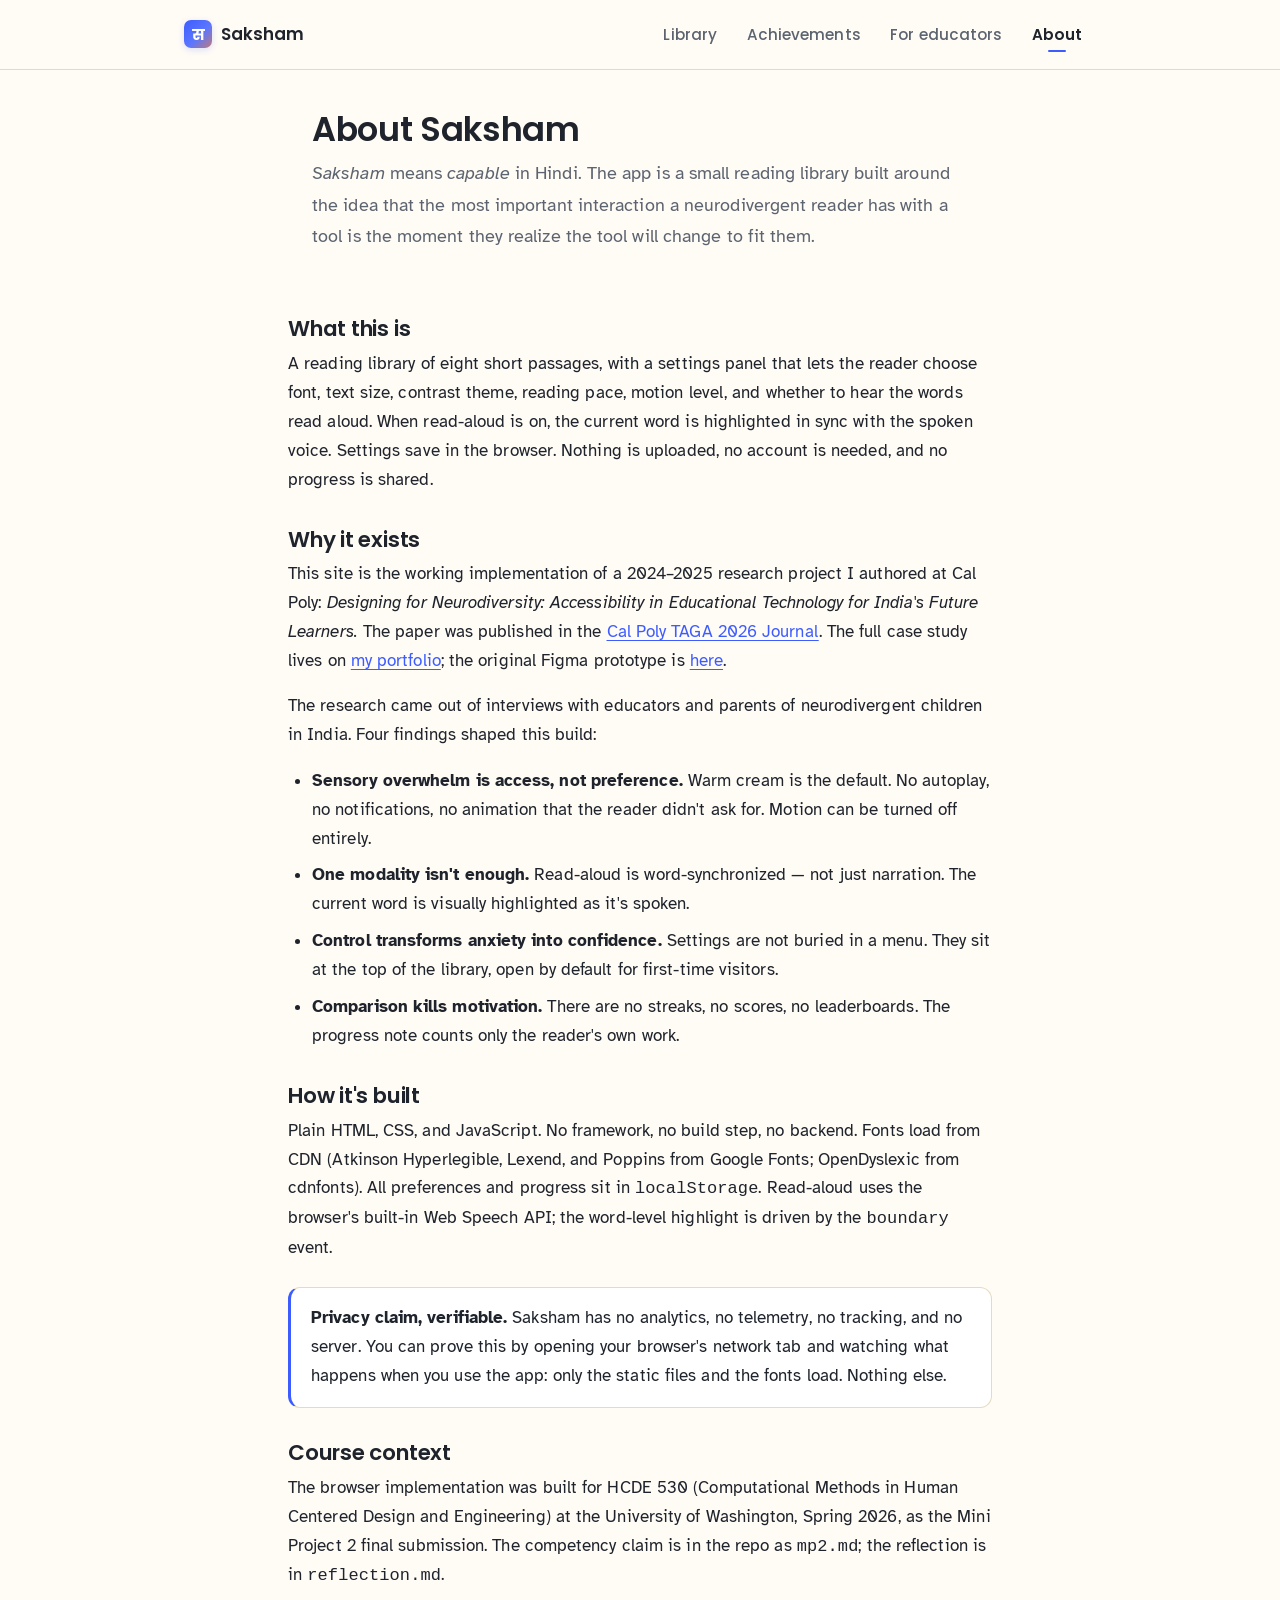
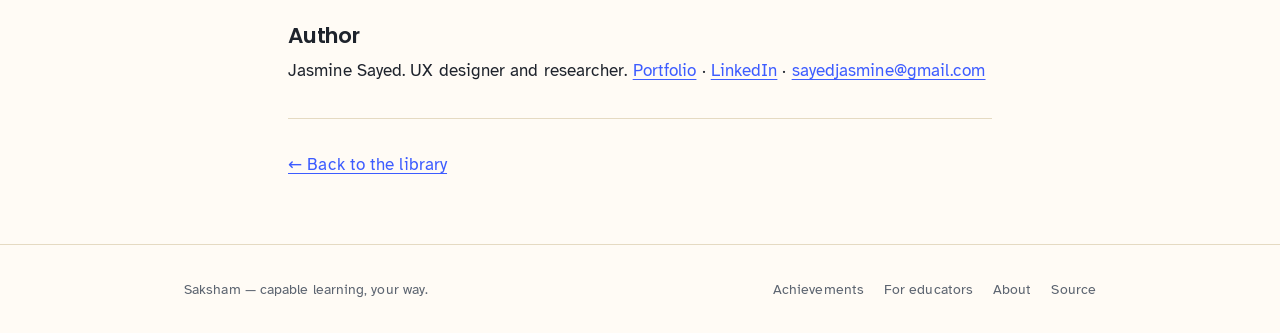
==== commit 57600a23: "Add files via upload updated with all 6 features" ====
--- a/about.html
+++ b/about.html
@@ -38,6 +38,7 @@
     <div class="container">
       <h1>About Saksham</h1>
       <p class="lede"><em>Saksham</em> means <em>capable</em> in Hindi. The app is a small reading library built around the idea that the most important interaction a neurodivergent reader has with a tool is the moment they realize the tool will change to fit them.</p>
+      <div class="hero-books intro-books" aria-hidden="true"><span style="height:52px;background:#3D5CFF;"></span><span style="height:44px;background:#FF7C24;"></span><span style="height:56px;background:#2F8F6E;"></span><span style="height:40px;background:#E66B8E;"></span><span style="height:50px;background:#FFB400;"></span><span style="height:46px;background:#6E45B5;"></span><span style="height:38px;background:#3D5CFF;"></span><span style="height:54px;background:#2F8F6E;"></span><span style="height:48px;background:#FF7C24;"></span><span style="height:42px;background:#9B7BC9;"></span><span style="height:50px;background:#E66B8E;"></span></div>
     </div>
   </div>
 
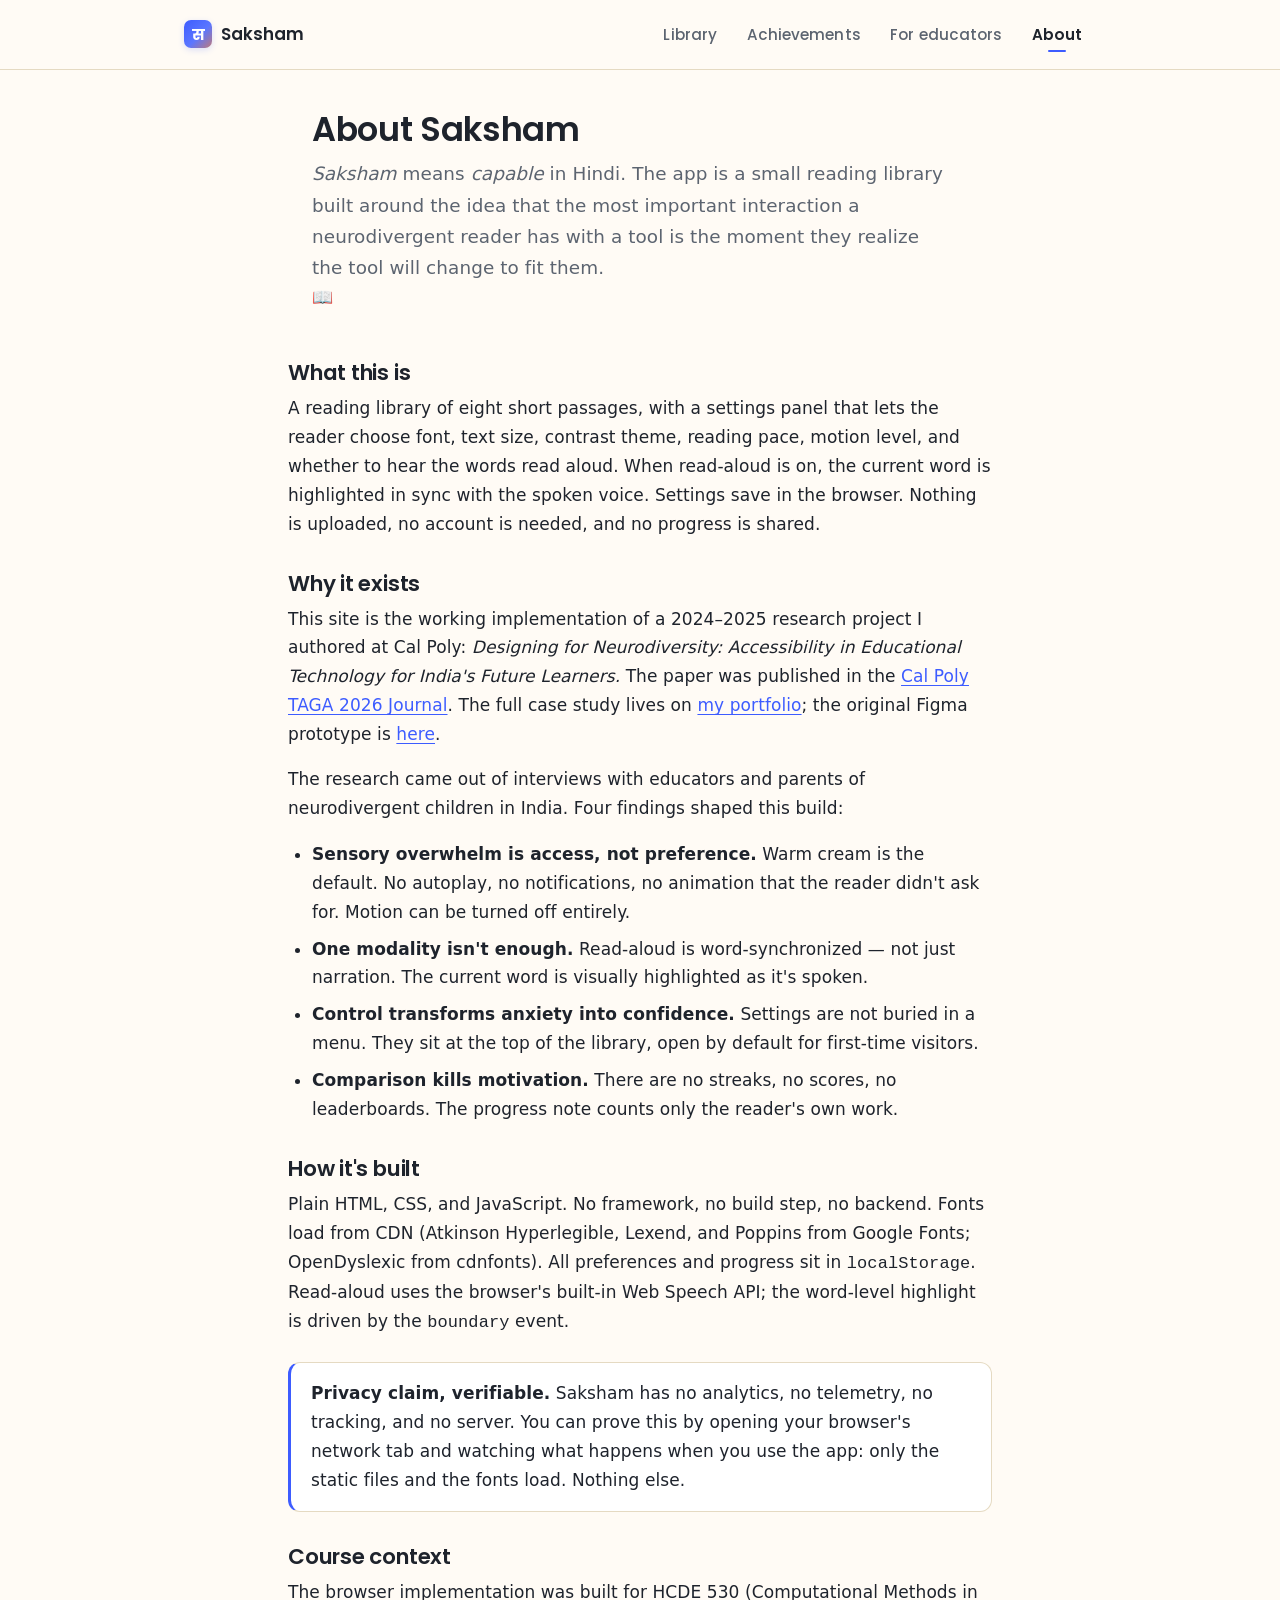
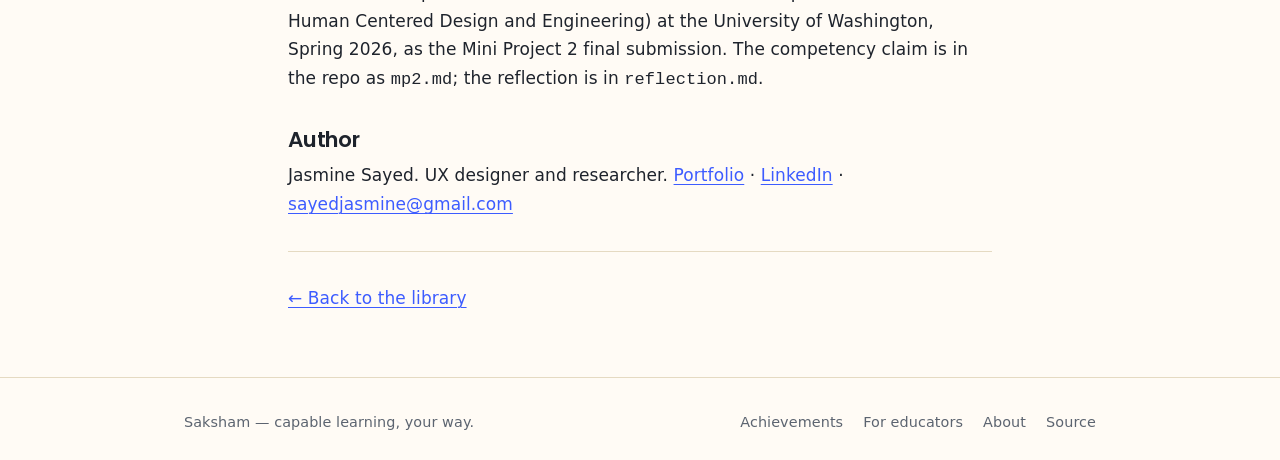
==== commit 82ec8f58: "Add files via upload updated with visual changes" ====
--- a/about.html
+++ b/about.html
@@ -12,7 +12,7 @@
 <link rel="stylesheet" href="styles.css">
 </head>
 
-<body data-contrast="cream" data-font="atkinson" data-size="m" data-motion="full">
+<body data-contrast="cream" data-font="lexend" data-size="m" data-motion="full">
 
 <a href="#main" class="skip">Skip to main content</a>
 
@@ -36,9 +36,15 @@
 
   <div class="page-intro">
     <div class="container">
-      <h1>About Saksham</h1>
-      <p class="lede"><em>Saksham</em> means <em>capable</em> in Hindi. The app is a small reading library built around the idea that the most important interaction a neurodivergent reader has with a tool is the moment they realize the tool will change to fit them.</p>
-      <div class="hero-books intro-books" aria-hidden="true"><span style="height:52px;background:#3D5CFF;"></span><span style="height:44px;background:#FF7C24;"></span><span style="height:56px;background:#2F8F6E;"></span><span style="height:40px;background:#E66B8E;"></span><span style="height:50px;background:#FFB400;"></span><span style="height:46px;background:#6E45B5;"></span><span style="height:38px;background:#3D5CFF;"></span><span style="height:54px;background:#2F8F6E;"></span><span style="height:48px;background:#FF7C24;"></span><span style="height:42px;background:#9B7BC9;"></span><span style="height:50px;background:#E66B8E;"></span></div>
+      <div class="intro-row">
+        <div class="intro-text">
+          <h1>About Saksham</h1>
+          <p class="lede"><em>Saksham</em> means <em>capable</em> in Hindi. The app is a small reading library built around the idea that the most important interaction a neurodivergent reader has with a tool is the moment they realize the tool will change to fit them.</p>
+        </div>
+        <div class="intro-visual" aria-hidden="true">
+          <div class="intro-orb"><span class="intro-emoji">📖</span></div>
+        </div>
+      </div>
     </div>
   </div>
 
